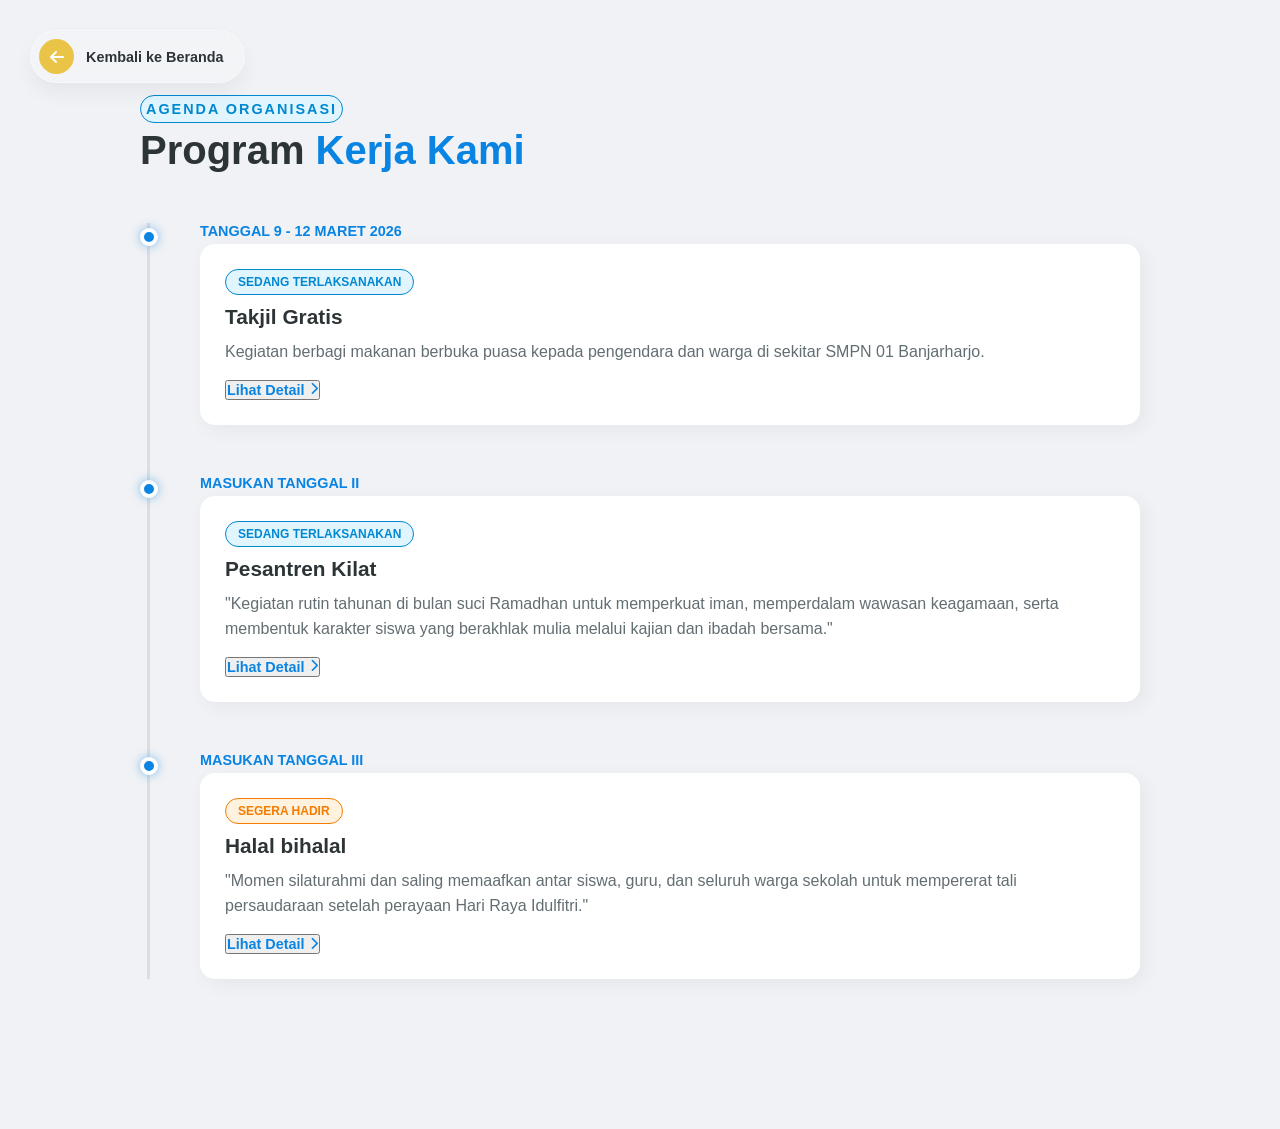
==== pages/programkerja.html @ be502a67 "Add files via upload" ====
<!DOCTYPE html>
<html lang="en">

<head>
    <meta charset="UTF-8">
    <meta name="viewport" content="width=device-width, initial-scale=1.0">
    <title>Program kerja osis Nesaba</title>
    <link rel="stylesheet" href="../css/style.css">
    <link rel="stylesheet" href="https://cdnjs.cloudflare.com/ajax/libs/font-awesome/6.0.0/css/all.min.css">
</head>

<body>

    <section class="proker" id="program">
        <div class="proker-container">
            <span class="sub-title">Agenda Organisasi</span>
            <h2 class="section-title">Program <span>Kerja Kami</span></h2>

            <div class="timeline">
                <div class="timeline-item">
                    <div class="timeline-dot"></div>
                    <div class="timeline-date">Tanggal 9 - 12 Maret 2026</div>
                    <div class="timeline-content">
                        <div class="status-badge status-ongoing">Sedang Terlaksanakan</div>
                        <h3>Takjil Gratis</h3>
                        <p>Kegiatan berbagi makanan berbuka puasa kepada pengendara dan warga di sekitar SMPN 01
                            Banjarharjo.</p>
                        <button class="view-detail" onclick="showDetail(
    'Takjil Gratis', 
    'Kegiatan berbagi makanan berbuka puasa kepada pengendara dan warga di sekitar SMPN 01 Banjarharjo.', 
    '9 - 11 Maret, Ramadhan 1447H', 
    '15:30 WIB - Selesai'
)">
                            Lihat Detail <i class="fas fa-chevron-right"></i>
                        </button>
                    </div>
                </div>

                <div class="timeline-item">
                    <div class="timeline-dot"></div>
                    <div class="timeline-date">Masukan tanggal II</div>
                    <div class="timeline-content">
                        <div class="status-badge status-ongoing">Sedang Terlaksanakan</div>
                        <h3>Pesantren Kilat</h3>
                        <p>"Kegiatan rutin tahunan di bulan suci Ramadhan untuk memperkuat iman, memperdalam wawasan
                            keagamaan, serta membentuk karakter siswa yang berakhlak mulia melalui kajian dan ibadah
                            bersama."</p>
                        <button class="view-detail" onclick="showDetail(
    'Pesantren kilat', 
    'Kegiatan rutin tahunan di bulan suci Ramadhan untuk memperkuat iman memperdalam wawasan keagamaan serta membentuk karakter siswa yang berakhlak mulia melalui kajian dan ibadah bersama.', 
    '9 - 12 Maret, Ramadhan 1447H', 
    '07:15 WIB - 12.00 WIB'
)">
                            Lihat Detail <i class="fas fa-chevron-right"></i>
                        </button>
                    </div>
                </div>

                <div class="timeline-item">
                    <div class="timeline-dot"></div>
                    <div class="timeline-date">Masukan tanggal III</div>
                    <div class="timeline-content">
                        <div class="status-badge status-upcoming">Segera Hadir</div>
                        <h3>Halal bihalal</h3>
                        <p>"Momen silaturahmi dan saling memaafkan antar siswa, guru, dan seluruh warga sekolah untuk
                            mempererat tali persaudaraan setelah perayaan Hari Raya Idulfitri."</p>
                        <button class="view-detail" onclick="showDetail(
    'Halal bihalal', 
    'Momen silaturahmi dan saling memaafkan antar siswa, guru, dan seluruh warga sekolah untuk mempererat tali persaudaraan setelah perayaan Hari Raya Idulfitri.', 
    'undifined', 
    'undifined - undefined'
)">
                            Lihat Detail <i class="fas fa-chevron-right"></i>
                        </button>
                    </div>
                </div>
                <a href="../index.html" class="btn-back-home">
                    <div class="icon-circle">
                        <i class="fas fa-arrow-left"></i>
                    </div>
                    <span>Kembali ke Beranda</span>
                </a>
            </div>
        </div>
    </section>

    <div id="prokerModal" class="modal">
        <div class="modal-content">
            <span class="close-modal">&times;</span>
            <div id="modal-data">
            </div>
        </div>
    </div>
    
    <script>
        const modal = document.getElementById("prokerModal");
        const closeModal = document.querySelector(".close-modal");

        // Fungsi untuk membuka modal dengan data tertentu
        function showDetail(title, desc, date, time) {
            const modalData = document.getElementById("modal-data");

            modalData.innerHTML = `
        <div class="modal-info">
            <span class="badge-status">Agenda Organisasi</span>
            <h2>${title}</h2>
            
            <div class="schedule-info">
                <p><i class="far fa-calendar-alt"></i> <strong>Tanggal:</strong> ${date}</p>
                <p><i class="far fa-clock"></i> <strong>Waktu:</strong> ${time}</p>
            </div>
            
            <hr style="border: 0; border-top: 1px solid #eee; margin: 20px 0;">
            
            <div class="description-box">
                <p>${desc}</p>
            </div>
            
            <button class="btn-submit" onclick="closeProkerModal()" style="margin-top: 20px;">Tutup</button>
        </div>
    `;

            document.getElementById("prokerModal").style.display = "block";
        }

        function closeProkerModal() {
            modal.style.display = "none";
        }

        // Tutup modal jika klik di luar kotak putih
        window.onclick = function (event) {
            if (event.target == modal) {
                closeProkerModal();
            }
        }

        closeModal.onclick = closeProkerModal;
    </script>

</body>

</html>
---- css/style.css ----
/* Reset Dasar */
* {
    margin: 0;
    padding: 0;
    box-sizing: border-box;
    font-family: 'Segoe UI', Tahoma, Geneva, Verdana, sans-serif;
}

html {
    scroll-behavior: smooth;
}

@media screen and (max-width: 600px) {
    section {
        padding-bottom: 10px;
    }
}

/* State awal: elemen tidak terlihat dan agak ke bawah */
.reveal {
    position: relative;
    transform: translateY(50px);
    opacity: 0;
    transition: all 0.8s ease;
}

/* State saat elemen aktif (terlihat di layar) */
.reveal.active {
    transform: translateY(0);
    opacity: 1;
}

body {
    background: #f0f2f5; /* Background ringan agar navbar menonjol */
}

/* Navbar Style */
.navbar {
    position: fixed;
    top: 0;
    width: 100%;
    height: 80px;
    background: rgba(255, 255, 255, 0.8); /* Efek Transparan */
    backdrop-filter: blur(10px); /* Glassmorphism */
    border-bottom: 1px solid rgba(255, 255, 255, 0.3);
    z-index: 1000;
    display: flex;
    align-items: center;
}

.nav-container {
    display: flex;
    justify-content: space-between;
    align-items: center;
    width: 90%;
    max-width: 1200px;
    margin: 0 auto;
}

.nav-logo {
    font-size: 1.5rem;
    font-weight: 800;
    color: #2d3436;
    text-decoration: none;
    letter-spacing: 1px;
}

.nav-logo span {
    color: #eac447; /* Warna aksen biru profesional */
}

/* Menu Desktop */
.nav-menu {
    display: flex;
    list-style: none;
    align-items: center;
}

.nav-link {
    text-decoration: none;
    color: #636e72;
    font-weight: 500;
    margin: 0 1.5rem;
    transition: 0.3s;
}

.nav-link:hover {
    color: #0984e3;
}

/* Tombol CTA (Call to Action) */
.nav-cta {
    text-decoration: none;
    background: #0984e3;
    color: white;
    padding: 10px 20px;
    border-radius: 8px;
    font-weight: 600;
    transition: 0.3s;
    margin-left: 1rem;
}

.nav-cta:hover {
    background: #074b81;
    box-shadow: 0 4px 15px rgba(9, 132, 227, 0.3);
}

/* Hamburger Menu (Mobile) */
.nav-hamburger {
    display: none;
    font-size: 1.5rem;
    cursor: pointer;
    color: #2d3436;
}

/* Hero Section */
.hero {
    padding-top: 100px; /* Jarak agar tidak tertutup navbar */
    min-height: 100vh;
    display: flex;
    align-items: center;
    background: linear-gradient(135deg, #f0f2f5 0%, #e0e7ff 100%);
    overflow: hidden;
}

.hero-container {
    width: 90%;
    max-width: 1200px;
    margin: 0 auto;
    display: grid;
    grid-template-columns: 1fr 1fr;
    gap: 40px;
    align-items: center;
}

.hero-title {
    font-size: 3.5rem;
    color: #2d3436;
    line-height: 1.2;
    margin-bottom: 20px;
}

.hero-title span {
    color: #0984e3;
}

.hero-description {
    font-size: 1.1rem;
    color: #636e72;
    margin-bottom: 30px;
    line-height: 1.6;
}

/* Tombol Hero */
.hero-btns {
    display: flex;
    gap: 15px;
}

.btn-primary, .btn-secondary {
    padding: 12px 25px;
    border-radius: 8px;
    text-decoration: none;
    font-weight: 600;
    transition: 0.3s;
}

.btn-primary {
    background: #eac447;
    color: white;
}

.btn-primary:hover {
    background: hsl(38, 78%, 60%);
    box-shadow: 0 5px 15px rgba(9, 132, 227, 0.4);
}

.btn-secondary {
    border: 2px solid #0984e3;
    color: #0984e3;
}

.btn-secondary:hover {
    background: rgba(9, 132, 227, 0.1);
}

/* Styling Foto Landscape */
.hero-img {
    width: 100%;
    height: auto;
    display: block;
    object-fit: cover; /* Agar foto tetap proporsional */
    transition: transform 0.5s ease;
}

.hero-image-container:hover .hero-img {
    transform: scale(1.05); /* Efek zoom saat kursor di atas foto */
}

/* Slider Logic */
.hero-image-container {
    position: relative;
    border-radius: 20px;
    overflow: hidden;
    box-shadow: 0 20px 40px rgba(0,0,0,0.15);
    height: 350px; /* Sesuaikan tinggi landscape yang kamu mau */
}

.slider {
    width: 100%;
    height: 100%;
}

.slide {
    display: none; /* Sembunyikan semua slide secara default */
    height: 100%;
    width: 100%;
    animation: fade 0.8s ease-in-out;
}

.slide.active {
    display: block;
}

.slide img {
    width: 100%;
    height: 100%;
    object-fit: cover;
}

/* Caption melayang di bawah foto */
.slide-caption {
    position: absolute;
    bottom: 0;
    width: 100%;
    background: rgba(0, 0, 0, 0.5);
    color: white;
    padding: 10px;
    text-align: center;
    font-size: 0.9rem;
    backdrop-filter: blur(5px);
}

/* Tombol Navigasi */
.prev-btn, .next-btn {
    position: absolute;
    top: 50%;
    transform: translateY(-50%);
    background: rgba(255, 255, 255, 0.3);
    backdrop-filter: blur(5px);
    color: white;
    border: none;
    padding: 15px 10px;
    cursor: pointer;
    font-size: 20px;
    border-radius: 5px;
    transition: 0.3s;
    z-index: 10;
}

.prev-btn:hover, .next-btn:hover {
    background: #0984e3;
}

.prev-btn { left: 10px; }
.next-btn { right: 10px; }

/* Indikator Titik (Dots) */
.dots-container {
    position: absolute;
    bottom: 45px;
    width: 100%;
    display: flex;
    justify-content: center;
    gap: 8px;
}

.dot {
    width: 10px;
    height: 10px;
    background: rgba(255, 255, 255, 0.5);
    border-radius: 50%;
    cursor: pointer;
}

.dot.active { background: #0984e3; width: 25px; border-radius: 10px; transition: 0.3s; }

/* Animasi Perpindahan */
@keyframes fade {
    from { opacity: 0.4; }
    to { opacity: 1; }
}

/* Container Utama Slider */
.hero-image-container {
    position: relative;
    border-radius: 20px;
    overflow: hidden;
    box-shadow: 0 20px 40px rgba(0,0,0,0.15);
    /* Tinggi untuk Desktop */
    height: 400px; 
    width: 100%;
}

.slide img {
    width: 100%;
    height: 100%;
    /* KUNCI AGAR TIDAK GEPENG */
    object-fit: cover; 
    object-position: center; /* Fokus ke tengah foto */
}

/* Penyesuaian untuk Tablet & HP */
@media screen and (max-width: 992px) {
    .hero-image-container {
        /* Tinggi dikurangi sedikit agar pas di layar tablet */
        height: 350px; 
        margin-top: 20px;
    }
}

@media screen and (max-width: 600px) {
    .hero-image-container {
        /* Tinggi untuk HP agar tetap terlihat Landscape yang proporsional */
        height: 220px; 
        border-radius: 12px; /* Sudut lebih kecil agar rapi di layar kecil */
    }

    /* Memperkecil tombol navigasi di HP agar tidak menutupi foto */
    .prev-btn, .next-btn {
        padding: 10px 8px;
        font-size: 16px;
    }

    .slide-caption {
        font-size: 0.75rem;
        padding: 5px;
    }

    .dots-container {
        bottom: 30px; /* Menyesuaikan posisi titik di HP */
    }
}

/* Responsive Hero */
@media screen and (max-width: 992px) {
    .hero-container {
        grid-template-columns: 1fr;
        text-align: center;
        padding-top: 40px;
    }

    .hero-title {
        font-size: 2.5rem;
    }

    .hero-btns {
        justify-content: center;
        margin-bottom: 40px;
    }

    .hero-image-container {
        max-width: 600px;
        margin-bottom:100px ;
    }
}

/* Responsive Mobile & Tablet - Compact Version */
@media screen and (max-width: 992px) {
    .nav-hamburger {
        display: block;
        padding: 10px;
        z-index: 1002;
    }

    /* Menu Box yang melayang (Floating Card) */
    .nav-menu {
        position: absolute;
        top: 90px; /* Jarak dari navbar */
        right: -100%; /* Sembunyi di kanan */
        width: 250px; /* Lebar menu tidak penuh layar */
        height: auto;
        background: rgba(255, 255, 255, 0.95);
        backdrop-filter: blur(15px);
        border-radius: 15px; /* Sisi membulat agar modern */
        box-shadow: -5px 10px 30px rgba(0, 0, 0, 0.1);
        border: 1px solid rgba(255, 255, 255, 0.5);
        display: flex;
        flex-direction: column;
        padding: 20px 10px;
        transition: 0.4s cubic-bezier(0.68, -0.55, 0.27, 1.55); /* Animasi memantul halus */
        z-index: 1001;
    }

    /* Posisi saat menu muncul */
    .nav-menu.active {
        right: 5%; /* Muncul dengan jarak dari pinggir layar */
    }

    .nav-menu li {
        width: 100%;
        margin: 10px 0;
    }

    .nav-link {
        display: block;
        padding: 10px 20px;
        font-size: 1rem;
        color: #2d3436;
        text-align: left;
    }

    .nav-link:hover {
        background: rgba(9, 132, 227, 0.1);
        border-radius: 8px;
        color: #0984e3;
    }

    .nav-cta {
        margin: 10px 20px;
        display: inline-block;
        text-align: center;
    }
}

/* Stats Section */
.stats {
    padding: 20px 0;
    margin-top: -50px; /* Membuat efek melayang menimpa bagian Hero */
    position: relative;
    z-index: 20;
}

.stats-container {
    width: 90%;
    max-width: 1100px;
    margin: 0 auto;
    background: rgba(255, 255, 255, 0.9);
    backdrop-filter: blur(15px);
    display: grid;
    grid-template-columns: repeat(4, 1fr); /* 4 kolom di desktop */
    padding: 40px 20px;
    border-radius: 20px;
    box-shadow: 0 15px 35px rgba(0, 0, 0, 0.1);
    border: 1px solid rgba(255, 255, 255, 0.3);
}

.stat-item {
    text-align: center;
    border-right: 1px solid #eee;
}

.stat-item:last-child {
    border-right: none;
}

.stat-icon {
    font-size: 2rem;
    color: #0984e3;
    margin-bottom: 10px;
}

.stat-number {
    font-size: 2.5rem;
    font-weight: 800;
    color: #2d3436;
    margin-bottom: 5px;
}

.stat-label {
    color: #636e72;
    font-weight: 500;
    text-transform: uppercase;
    font-size: 0.8rem;
    letter-spacing: 1px;
}

/* Responsive Stats */
@media screen and (max-width: 992px) {
    .stats {
        padding-top: 40px;
    }

    .stats-container {
        grid-template-columns: repeat(2, 1fr); /* 2 kolom di tablet */
        gap: 30px;
        margin-top: -30px;
    }
    
    .stat-item:nth-child(2) {
        border-right: none;
    }
}

@media screen and (max-width: 600px) {
    .stats-container {
        padding: 30px 10px;
    }
    
    .stat-number {
        font-size: 1.8rem;
    }
    
    .stat-label {
        font-size: 0.7rem;
    }
}

/* About Section */
.about {
    padding: 100px 0;
    background: #ffffff;
}

.about-container {
    width: 90%;
    max-width: 1200px;
    margin: 0 auto;
    display: grid;
    grid-template-columns: 1fr 1fr;
    gap: 60px;
    align-items: center;
}

/* Bagian Gambar */
.image-wrapper {
    position: relative;
    padding: 15px;
}

.image-wrapper img {
    width: 100%;
    border-radius: 25px;
    box-shadow: 20px 20px 0px #0984e3; /* Aksen kotak di belakang foto */
}

.experience-badge {
    position: absolute;
    bottom: -20px;
    right: -10px;
    background: #2d3436;
    color: white;
    padding: 20px;
    border-radius: 15px;
    text-align: center;
    box-shadow: 0 10px 20px rgba(0,0,0,0.2);
}

.experience-badge span { font-size: 0.8rem; display: block; }
.experience-badge p { font-size: 1.5rem; font-weight: 800; }

/* Bagian Konten */
.sub-title {
    font-weight: 700;
    text-transform: uppercase;
    letter-spacing: 2px;
    font-size: 0.9rem;
    padding: 5px;
    border-radius: 22px;
    background: #e1f5fe;
    color: #0288d1;
    border: 0.1px solid #0288d1;
}

.section-title {
    font-size: 2.5rem;
    color: #2d3436;
    margin: 10px 0 20px;
}

.section-title span { color: #0984e3; }

.about-text {
    color: #636e72;
    line-height: 1.8;
    margin-bottom: 20px;
}

.about-features {
    margin-bottom: 30px;
}

.feature-item {
    display: flex;
    align-items: center;
    gap: 10px;
    margin-bottom: 10px;
    font-weight: 600;
    color: #2d3436;
}

.feature-item i { color: #00b894; }

/* Responsive About */
@media screen and (max-width: 992px) {
    .about-container {
        grid-template-columns: 1fr;
        gap: 40px;
    }
    
    .about-image {
        order: 2; /* Foto pindah ke bawah teks di HP */
    }

    .image-wrapper img {
        box-shadow: 10px 10px 0px #0984e3;
    }
}

/* Visi Misi Section */
.visi-misi {
    padding: 60px 1px;
    background: #f8f9fa; /* Background sedikit abu-abu muda agar beda dengan 'About' */
}

.vm-container {
    width: 90%;
    max-width: 1200px;
    margin: 0 auto;
    display: grid;
    grid-template-columns: 1fr 1.5fr; /* Visi lebih kecil, Misi lebih lebar */
    gap: 80px;
}

/* Visi Styling */
.visi-content {
    background: white;
    padding: 40px;
    border-left: 5px solid #0984e3;
    border-radius: 0 15px 15px 0;
    box-shadow: 0 10px 30px rgba(0,0,0,0.05);
    font-style: italic;
    font-size: 1.2rem;
    color: #2d3436;
    line-height: 1.6;
}

/* Misi Styling */
.misi-list {
    list-style: none;
    margin-top: 20px;
}

.misi-list li {
    display: flex;
    align-items: flex-start;
    gap: 20px;
    margin-bottom: 30px;
    padding-bottom: 20px;
    border-bottom: 1px solid #e0e0e0;
}

.misi-list li:last-child {
    border-bottom: none;
}

.misi-number {
    background: #eac447;
    color: white;
    min-width: 45px;
    height: 45px;
    display: flex;
    align-items: center;
    justify-content: center;
    border-radius: 50%;
    font-weight: 800;
    font-size: 0.9rem;
    box-shadow: 0 5px 15px rgba(9, 132, 227, 0.3);
}

.misi-list p {
    color: #636e72;
    line-height: 1.6;
    font-size: 1.05rem;
}

/* Responsive Visi Misi */
@media screen and (max-width: 992px) {
    .vm-container {
        grid-template-columns: 1fr;
        gap: 50px;
    }
    
    .visi-content {
        font-size: 1.1rem;
    }
}

/* Organisasi Section */
.org-structure {
    padding: 100px 0;
    background: #ffffff;
    text-align: center;
}

.tree-wrapper {
    margin-top: 50px;
    display: flex;
    flex-direction: column;
    align-items: center;
    position: relative;
}

/* Member Styling - Bukan Card, tapi Minimalist Row */
.member-info {
    display: flex;
    align-items: center;
    gap: 15px;
    padding: 15px 25px;
    background: #f8f9fa;
    border-radius: 50px; /* Membuat bentuk kapsul */
    border: 1px solid #e0e0e0;
    margin: 10px;
    transition: 0.3s;
}

.member-info:hover {
    border-color: #0984e3;
    background: #fff;
    box-shadow: 0 10px 20px rgba(9, 132, 227, 0.1);
}

.member-img {
    width: 50px;
    height: 50px;
    border-radius: 50%;
    overflow: hidden;
    border: 2px solid #0984e3;
}

.member-img img {
    width: 100%;
    height: 100%;
    object-fit: cover;
}

.member-text h3 {
    font-size: 1rem;
    color: #2d3436;
    margin: 0;
}

.member-text p {
    font-size: 0.8rem;
    color: #0984e3;
    font-weight: 600;
    text-transform: uppercase;
}

/* Garis Hirarki */
.tree-line {
    width: 2px;
    height: 40px;
    background: #dcdde1;
}

.tree-level {
    display: flex;
    justify-content: center;
    flex-wrap: wrap;
    width: 100%;
}

/* Sekbid Styling */
.tree-label-divider {
    margin: 40px 0 20px;
    font-weight: 700;
    color: #b2bec3;
    text-transform: uppercase;
    font-size: 0.8rem;
    letter-spacing: 2px;
}

.level-3 {
    display: grid;
    grid-template-columns: repeat(4, 1fr);
    gap: 20px;
    max-width: 900px;
}

.dept-item {
    padding: 20px;
    background: #f1f2f6;
    border-radius: 15px;
    display: flex;
    flex-direction: column;
    align-items: center;
    gap: 10px;
}

.dept-item i {
    font-size: 1.5rem;
    color: #0984e3;
}

.dept-item span {
    font-weight: 700;
    color: #2d3436;
}

.dept-item small {
    color: #636e72;
}

/* Responsive */
@media screen and (max-width: 768px) {
    .level-3 {
        grid-template-columns: repeat(2, 1fr);
    }
    
    .level-2 {
        flex-direction: column;
        align-items: center;
    }

    .org-structure {
        padding: 70px 15px;
    }
}

/* Gaya untuk area Pelajari Selengkapnya */
.more-info-area {
    margin-top: 50px;
    padding: 30px;
    border-top: 1px dashed #dcdde1; /* Garis putus-putus halus */
    width: 100%;
    max-width: 600px;
}

.more-info-area p {
    color: #636e72;
    font-size: 0.95rem;
    margin-bottom: 15px;
}

.learn-more-link {
    text-decoration: none;
    color: #0984e3; /* Biru profesional sesuai identitas OSIS Nesaba */
    font-weight: 700;
    font-size: 1.1rem;
    display: inline-flex;
    align-items: center;
    gap: 10px;
    transition: 0.3s ease;
    position: relative;
}

/* Animasi garis bawah saat di-hover */
.learn-more-link::after {
    content: '';
    position: absolute;
    width: 0;
    height: 2px;
    bottom: -2px;
    left: 0;
    background-color: #0984e3;
    transition: width 0.3s ease;
}

.learn-more-link:hover {
    color: #074b81;
    gap: 15px; /* Efek ikon panah bergeser */
}

.learn-more-link:hover::after {
    width: 100%;
}

.learn-more-link i {
    font-size: 0.9rem;
}

/* Program Kerja Section */
.proker {
    padding: 100px 0;
    background: #f0f2f5;
}

.proker-container {
    width: 90%;
    max-width: 1000px;
    margin: 0 auto;
}

.timeline {
    position: relative;
    margin-top: 50px;
    padding-left: 30px;
}

/* Garis Vertikal Tengah */
.timeline::before {
    content: '';
    position: absolute;
    left: 7px;
    top: 0;
    width: 3px;
    height: 100%;
    background: #dcdde1;
}

.timeline-item {
    position: relative;
    margin-bottom: 50px;
    padding-left: 30px;
}

/* Titik Indikator */
.timeline-dot {
    position: absolute;
    left: -30px;
    top: 5px;
    width: 18px;
    height: 18px;
    background: #0984e3;
    border: 4px solid #fff;
    border-radius: 50%;
    box-shadow: 0 0 10px rgba(9, 132, 227, 0.5);
    z-index: 2;
}

.timeline-date {
    font-weight: 700;
    color: #0984e3;
    font-size: 0.9rem;
    text-transform: uppercase;
    margin-bottom: 5px;
}

.timeline-content {
    background: #fff;
    padding: 25px;
    border-radius: 15px;
    box-shadow: 5px 5px 20px rgba(0,0,0,0.05);
    transition: 0.3s;
}

.timeline-content:hover {
    transform: translateX(10px);
    border-left: 5px solid #0984e3;
}

.timeline-content h3 {
    color: #2d3436;
    margin-bottom: 10px;
    font-size: 1.3rem;
}

.timeline-content p {
    color: #636e72;
    line-height: 1.6;
}

/* Responsive Timeline */
@media screen and (max-width: 600px) {
    .timeline {
        padding: 1px;
        padding-right: 1px;
    }
    
    .timeline-content {
        padding: 15px;
        border-left: 5px solid #0984e3;
    }
}

.timeline-content {
    background: #fff;
    padding: 25px;
    border-radius: 15px;
    box-shadow: 5px 5px 20px rgba(0,0,0,0.05);
    transition: transform 0.3s ease, border-left 0.3s ease; /* Transisi halus */
}

.timeline-content:hover {
    transform: translateX(10px); /* Efek bergeser sedikit ke kanan */
    border-left: 5px solid #0984e3; /* Muncul garis biru profesional */
}

/* Status Badge Styling */
.status-badge {
    display: inline-block;
    padding: 5px 12px;
    border-radius: 20px;
    font-size: 0.75rem;
    font-weight: 700;
    text-transform: uppercase;
    margin-bottom: 10px;
}

/* Warna untuk Sedang Terlaksanakan (Hijau) */
.status-ongoing {
    background: #e1f5fe;
    color: #0288d1;
    border: 1px solid #0288d1;
}

/* Warna untuk Segera Hadir (Kuning/Oren) */
.status-upcoming {
    background: #fff3e0;
    color: #f57c00;
    border: 1px solid #f57c00;
}

/* Link Lihat Detail */
.view-detail {
    display: inline-flex;
    align-items: center;
    gap: 5px;
    margin-top: 15px;
    color: #0984e3;
    text-decoration: none;
    font-weight: 600;
    font-size: 0.9rem;
    transition: 0.3s;
}

.view-detail:hover {
    color: #2d3436;
    gap: 10px; /* Efek panah bergeser sedikit */
}

.view-detail i {
    font-size: 0.8rem;
}

/* Gallery Section */
.gallery {
    padding: 100px 0;
    background: #ffffff;
}

.gallery-container {
    width: 90%;
    max-width: 1200px;
    margin: 0 auto;
    text-align: center;
}

/* Masonry Gallery */
.masonry-wrapper {
    column-count: 3; /* Jumlah kolom di laptop/desktop */
    column-gap: 20px;
    margin-top: 50px;
}

.masonry-item {
    display: inline-block; /* Penting agar item tidak terpotong antar kolom */
    width: 100%;
    margin-bottom: 20px;
    position: relative;
    border-radius: 15px;
    overflow: hidden;
    transition: 0.3s;
}

.masonry-item img {
    width: 100%;
    display: block;
    height: auto; /* Mempertahankan rasio asli foto */
    transition: 0.5s ease;
}

/* Keterangan Foto Pas di Hover */
.photo-info {
    position: absolute;
    bottom: 0;
    left: 0;
    width: 100%;
    padding: 15px;
    background: linear-gradient(transparent, rgba(0,0,0,0.7));
    color: white;
    font-size: 0.9rem;
    font-weight: 600;
    opacity: 0;
    transition: 0.3s;
}

.masonry-item:hover .photo-info {
    opacity: 1;
}

.masonry-item:hover img {
    transform: scale(1.05);
}

/* RESPONSIVE: Mengatur Jumlah Kolom Berdasarkan Device */

/* Tablet */
@media screen and (max-width: 992px) {
    .masonry-wrapper {
        column-count: 2;
    }
}

/* HP */
@media screen and (max-width: 600px) {
    .masonry-wrapper {
        column-count: 1; /* Di HP jadi satu baris panjang kebawah dengan rasio asli */
    }
}

/* Styling Tombol Kembali */
.btn-back-home {
    position: fixed; /* Agar tetap di posisi saat di-scroll */
    top: 30px;
    left: 30px;
    display: flex;
    align-items: center;
    gap: 12px;
    text-decoration: none;
    color: #2d3436;
    font-weight: 600;
    z-index: 1000;
    transition: all 0.3s ease;
    background: rgba(255, 255, 255, 0.2); /* Efek Transparan */
    backdrop-filter: blur(10px);
    padding: 8px 20px 8px 8px;
    border-radius: 50px;
    border: 1px solid rgba(255, 255, 255, 0.3);
    box-shadow: 0 10px 20px rgba(0,0,0,0.05);
}

.icon-circle {
    width: 35px;
    height: 35px;
    background: #eac447; /* Warna Biru Utama Nesaba */
    color: white;
    display: flex;
    align-items: center;
    justify-content: center;
    border-radius: 50%;
    transition: 0.3s;
}

.btn-back-home span {
    font-size: 0.9rem;
}

/* Efek Hover */
.btn-back-home:hover {
    background: white;
    transform: translateX(5px); /* Geser dikit pas di-hover */
    box-shadow: 0 15px 30px rgba(0,0,0,0.1);
}

.btn-back-home:hover .icon-circle {
    background: #ffe083; /* Warna biru lebih muda saat hover */
}

/* Responsif untuk HP */
@media screen and (max-width: 600px) {
    .btn-back-home {
        top: 15px;
        left: 15px;
        padding: 5px 15px 5px 5px;
    }
    .btn-back-home span {
        display: none; /* Di HP hanya tampil ikon biar nggak menuhin layar */
    }
}

/* FAQ Section */
.faq {
    padding: 80px 0;
    background: #f9f9f9;
}

.faq-container {
    width: 90%;
    max-width: 800px; /* FAQ lebih bagus kalau agak ramping ke tengah */
    margin: 0 auto;
}

.faq-wrapper {
    margin-top: 40px;
}

.faq-item {
    background: rgba(255, 255, 255, 0.7);
    backdrop-filter: blur(10px);
    margin-bottom: 15px;
    border-radius: 15px;
    border: 1px solid rgba(255, 255, 255, 0.3);
    overflow: hidden;
    transition: 0.3s;
}

.faq-question {
    padding: 20px 25px;
    display: flex;
    justify-content: space-between;
    align-items: center;
    cursor: pointer;
    transition: 0.3s;
}

.faq-question h3 {
    font-size: 1rem;
    color: #2d3436;
    margin: 0;
}

.faq-question i {
    transition: transform 0.4s ease;
    color: #0984e3;
}

.faq-answer {
    max-height: 0; /* Sembunyi secara default */
    overflow: hidden;
    transition: max-height 0.4s ease, padding 0.4s ease;
    background: rgba(9, 132, 227, 0.05);
}

.faq-answer p {
    padding: 0 25px 20px 25px;
    margin: 0;
    color: #636e72;
    line-height: 1.6;
}

/* State Saat FAQ Dibuka (Aktif) */
.faq-item.active {
    border-left: 5px solid #eac447;
    background: white;
}

.faq-item.active .faq-answer {
    max-height: 200px; /* Biar slide down */
}

.faq-item.active .faq-question i {
    transform: rotate(45deg); /* Plus jadi silang */
    color: #d63031;
}

/* Aspiration Section */
.aspiration {
    padding: 100px 0;
    background: #ffffff;
}

.aspiration-container {
    width: 90%;
    max-width: 1100px;
    margin: 0 auto;
    display: grid;
    grid-template-columns: 1fr 1fr;
    gap: 50px;
    align-items: center;
}

/* Info Side */
.aspiration-info p {
    color: #636e72;
    margin: 20px 0 30px;
    line-height: 1.8;
}

.contact-meta .meta-item {
    display: flex;
    align-items: center;
    gap: 15px;
    margin-bottom: 20px;
    color: #2d3436;
    font-weight: 500;
}

.contact-meta i {
    color: #0984e3;
    font-size: 1.2rem;
}

/* Form Side */
.aspiration-form {
    background: rgba(255, 255, 255, 0.8);
    backdrop-filter: blur(15px);
    padding: 40px;
    border-radius: 30px;
    box-shadow: 0 20px 50px rgba(0,0,0,0.05);
    border: 1px solid rgba(255,255,255,0.5);
}

.input-group {
    display: grid;
    grid-template-columns: 1fr 1fr;
    gap: 15px;
}

.aspiration-form input, 
.aspiration-form textarea {
    width: 100%;
    padding: 15px 20px;
    margin-bottom: 20px;
    border: 1px solid #dfe6e9;
    border-radius: 12px;
    background: #fdfdfd;
    font-size: 0.95rem;
    transition: 0.3s;
}

.aspiration-form input:focus, 
.aspiration-form textarea:focus {
    outline: none;
    border-color: #0984e3;
    box-shadow: 0 0 10px rgba(9, 132, 227, 0.1);
}

.btn-submit {
    width: 100%;
    padding: 15px;
    background: #0984e3;
    color: white;
    border: none;
    border-radius: 12px;
    font-weight: 700;
    cursor: pointer;
    display: flex;
    justify-content: center;
    align-items: center;
    gap: 10px;
    transition: 0.3s;
}

.btn-submit:hover {
    background: #074b81;
    transform: translateY(-3px);
}

/* Responsive */
@media screen and (max-width: 900px) {
    .aspiration-container {
        grid-template-columns: 1fr;
    }
    .aspiration-info {
        text-align: center;
    }
    .contact-meta .meta-item {
        justify-content: center;
    }
}

@media screen and (max-width: 500px) {
    .input-group {
        grid-template-columns: 1fr;
    }
}

/* Footer Styling */
.footer {
    background: #2d3436; /* Warna gelap profesional */
    color: #dfe6e9;
    padding: 80px 0 20px;
    margin-top: 50px;
}

.footer-container {
    width: 90%;
    max-width: 1200px;
    margin: 0 auto;
    display: grid;
    grid-template-columns: 2fr 1fr 1.5fr;
    gap: 50px;
}

/* Kolom Branding */
.footer-logo {
    font-size: 1.8rem;
    color: white;
    margin-bottom: 20px;
}

.footer-logo span {
    color: #0984e3; /* Aksen biru */
}

.footer-brand p {
    line-height: 1.8;
    margin-bottom: 25px;
    font-size: 0.95rem;
}

.footer-social {
    display: flex;
    gap: 15px;
}

.social-icon {
    width: 40px;
    height: 40px;
    background: rgba(255,255,255,0.1);
    display: flex;
    align-items: center;
    justify-content: center;
    border-radius: 10px;
    color: white;
    text-decoration: none;
    transition: 0.3s;
}

.social-icon:hover {
    background: #0984e3;
    transform: translateY(-5px);
}

/* Kolom Link */
.footer-links h3, .footer-contact h3 {
    color: white;
    margin-bottom: 25px;
    font-size: 1.2rem;
    position: relative;
}

.footer-links ul {
    list-style: none;
}

.footer-links ul li {
    margin-bottom: 12px;
}

.footer-links ul li a {
    color: #dfe6e9;
    text-decoration: none;
    transition: 0.3s;
}

.footer-links ul li a:hover {
    color: #0984e3;
    padding-left: 10px;
}

/* Kolom Kontak */
.footer-contact p {
    margin-bottom: 15px;
    display: flex;
    gap: 10px;
    font-size: 0.95rem;
}

.footer-contact i {
    color: #0984e3;
}

/* Footer Bottom */
.footer-bottom {
    margin-top: 60px;
    padding-top: 20px;
    border-top: 1px solid rgba(255,255,255,0.1);
    text-align: center;
    font-size: 0.85rem;
}

.footer-bottom span {
    font-weight: 700;
    color: #0984e3;
}

/* Responsive Footer */
@media screen and (max-width: 900px) {
    .footer-container {
        grid-template-columns: 1fr 1fr;
    }
}

@media screen and (max-width: 600px) {
    .footer-container {
        grid-template-columns: 1fr;
        text-align: center;
    }
    .footer-social {
        justify-content: center;
    }
    .footer-contact p {
        justify-content: center;
    }
}

.tab-navigation {
    display: flex;
    justify-content: center;
    gap: 10px;
    flex-wrap: wrap;
    margin-bottom: 40px;
}

/* Styling Modal */
.modal {
    display: none; 
    position: fixed;
    z-index: 9999;
    left: 0; top: 0;
    width: 100%; height: 100%;
    background-color: rgba(0, 0, 0, 0.5);
    backdrop-filter: blur(8px); /* Efek blur latar belakang */
    animation: fadeIn 0.3s ease;
}

.modal-content {
    background: white;
    margin: 10% auto;
    padding: 40px;
    border-radius: 30px;
    width: 90%;
    max-width: 550px;
    position: relative;
    box-shadow: 0 25px 50px rgba(0,0,0,0.2);
    transform: translateY(-20px);
    transition: 0.3s;
}

.close-modal {
    position: absolute;
    right: 25px; top: 20px;
    font-size: 30px;
    font-weight: bold;
    color: #636e72;
    cursor: pointer;
    transition: 0.3s;
}

.close-modal:hover { color: #d63031; }

/* Konten di dalam Modal */
.modal-info h2 { color: #0984e3; margin-bottom: 15px; }
.modal-info p { line-height: 1.6; color: #2d3436; margin-bottom: 20px; }
.badge-status {
    display: inline-block;
    padding: 5px 15px;
    background: #e1f5fe;
    color: #01579b;
    border-radius: 50px;
    font-size: 0.8rem;
    font-weight: 700;
    margin-bottom: 15px;
}

.schedule-info {
    background: #f1f7ff;
    padding: 15px;
    border-radius: 12px;
    margin-top: 15px;
}

.schedule-info p {
    margin-bottom: 5px !important;
    font-size: 0.95rem;
    color: #0984e3 !important;
}

.schedule-info i {
    margin-right: 10px;
    width: 20px;
}

.description-box {
    color: #636e72;
    line-height: 1.7;
}
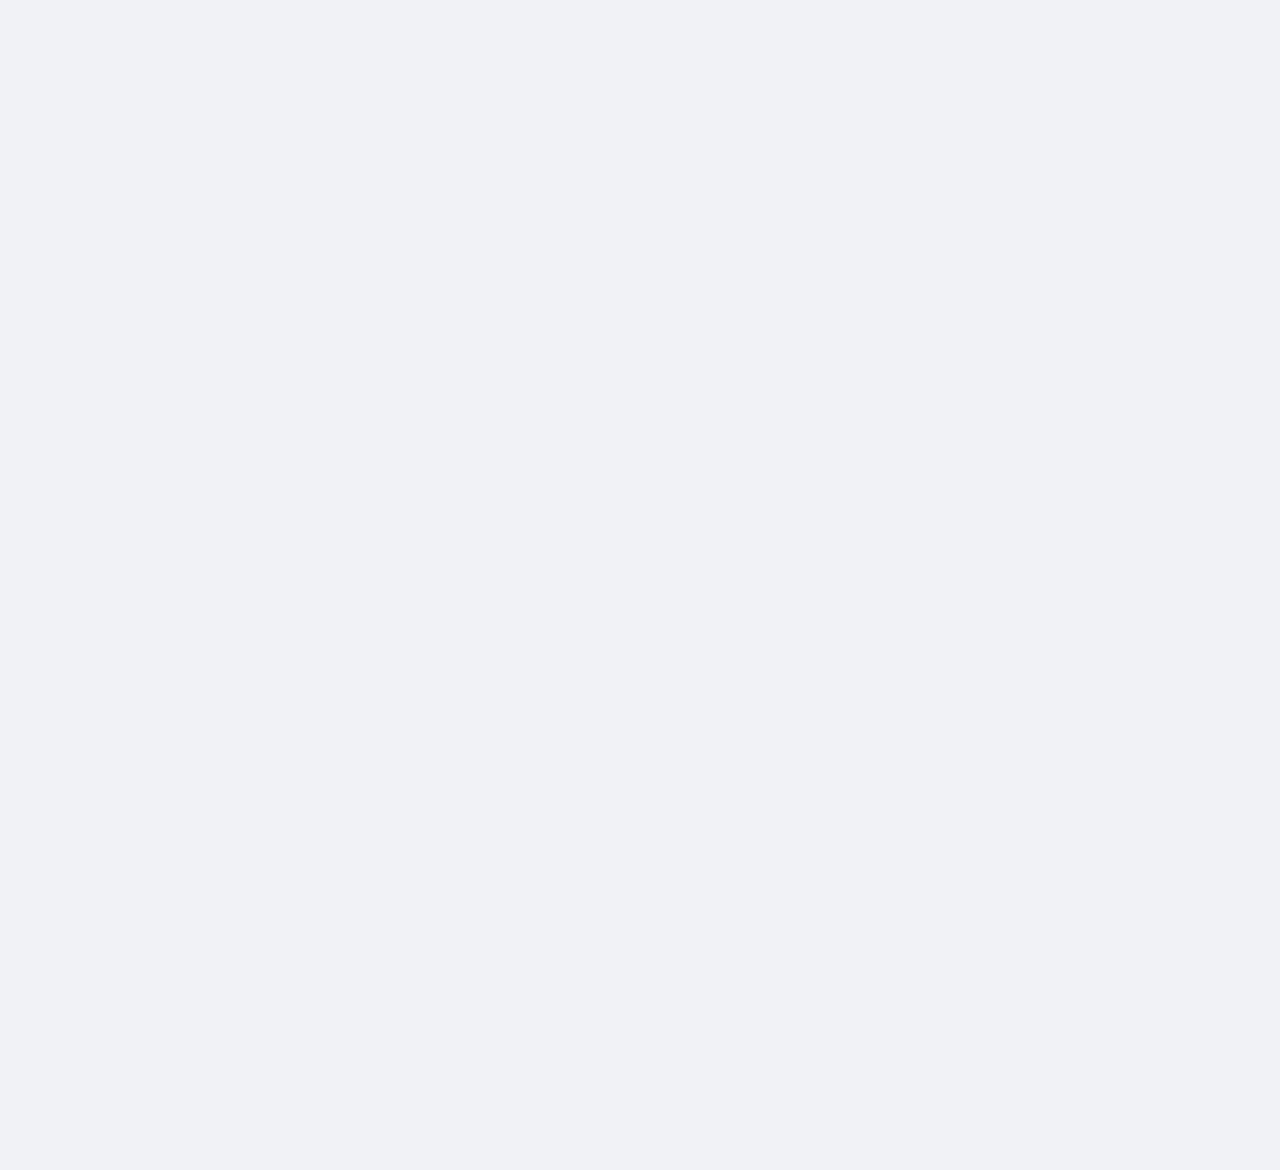
==== commit 3b9bcddc: "Update programkerja.html" ====
--- a/pages/programkerja.html
+++ b/pages/programkerja.html
@@ -11,7 +11,7 @@
 
 <body>
 
-    <section class="proker" id="program">
+    <section class="proker reveal" id="program">
         <div class="proker-container">
             <span class="sub-title">Agenda Organisasi</span>
             <h2 class="section-title">Program <span>Kerja Kami</span></h2>
@@ -139,4 +139,5 @@
 
 </body>
 
-</html>+
+</html>
--- a/css/style.css
+++ b/css/style.css
@@ -1013,6 +1013,7 @@
     font-weight: 600;
     font-size: 0.9rem;
     transition: 0.3s;
+    border: none;
 }
 
 .view-detail:hover {
@@ -1557,4 +1558,4 @@
 .description-box {
     color: #636e72;
     line-height: 1.7;
-}+}
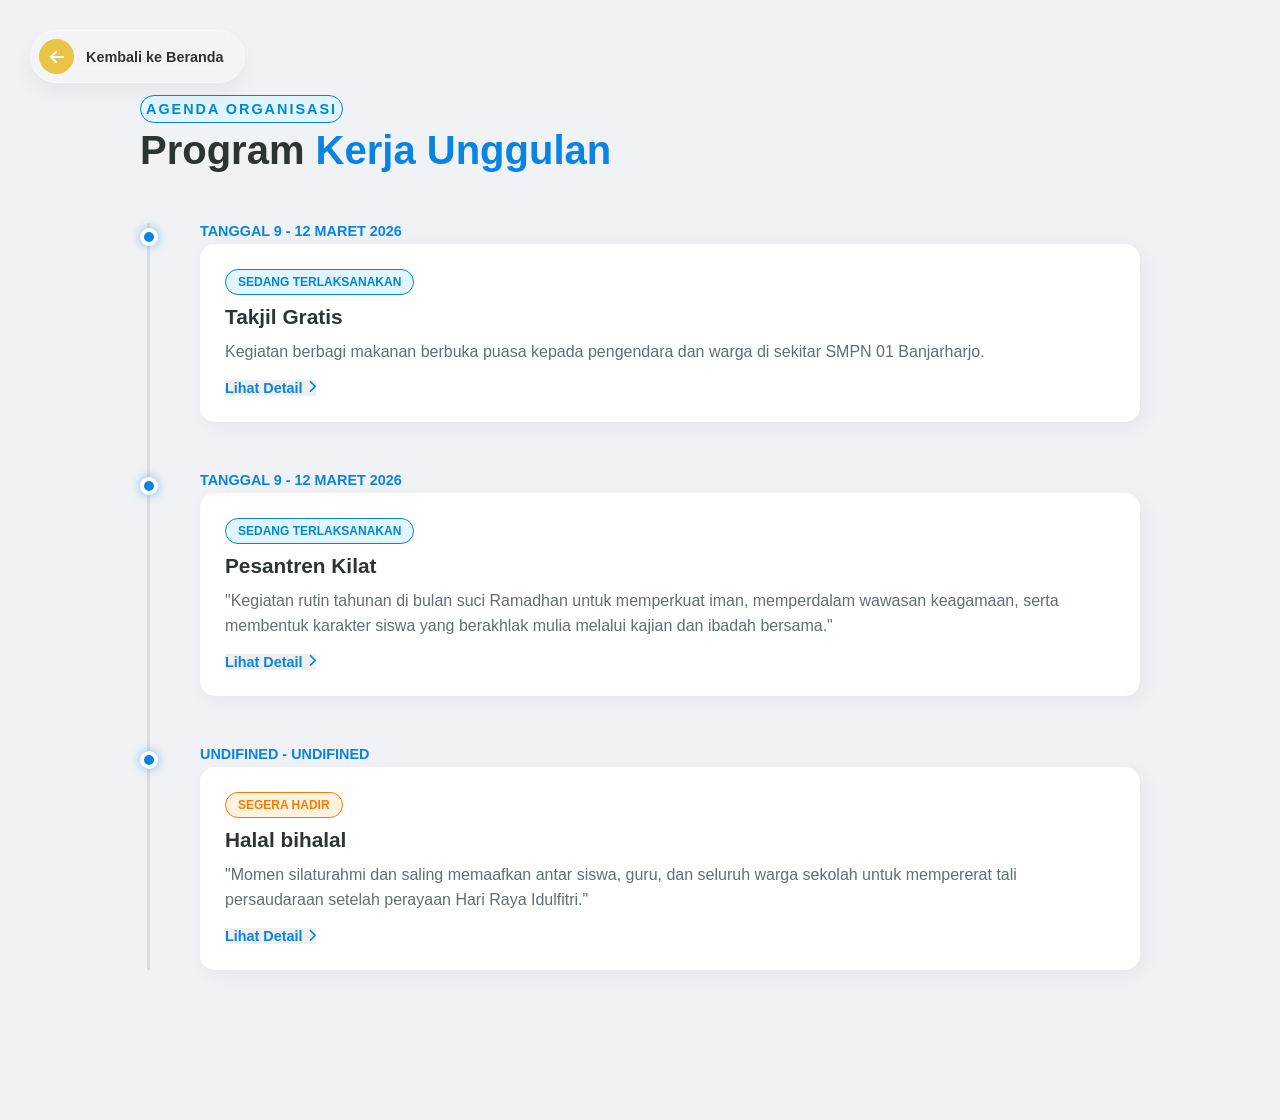
==== commit 0b7fe7d4: "Update programkerja.html" ====
--- a/pages/programkerja.html
+++ b/pages/programkerja.html
@@ -11,10 +11,10 @@
 
 <body>
 
-    <section class="proker reveal" id="program">
+    <section class="proker" id="program">
         <div class="proker-container">
             <span class="sub-title">Agenda Organisasi</span>
-            <h2 class="section-title">Program <span>Kerja Kami</span></h2>
+            <h2 class="section-title">Program <span>Kerja Unggulan</span></h2>
 
             <div class="timeline">
                 <div class="timeline-item">
@@ -23,8 +23,7 @@
                     <div class="timeline-content">
                         <div class="status-badge status-ongoing">Sedang Terlaksanakan</div>
                         <h3>Takjil Gratis</h3>
-                        <p>Kegiatan berbagi makanan berbuka puasa kepada pengendara dan warga di sekitar SMPN 01
-                            Banjarharjo.</p>
+                        <p>Kegiatan berbagi makanan berbuka puasa kepada pengendara dan warga di sekitar SMPN 01 Banjarharjo.</p>
                         <button class="view-detail" onclick="showDetail(
     'Takjil Gratis', 
     'Kegiatan berbagi makanan berbuka puasa kepada pengendara dan warga di sekitar SMPN 01 Banjarharjo.', 
@@ -38,7 +37,7 @@
 
                 <div class="timeline-item">
                     <div class="timeline-dot"></div>
-                    <div class="timeline-date">Masukan tanggal II</div>
+                    <div class="timeline-date">Tanggal 9 - 12 Maret 2026</div>
                     <div class="timeline-content">
                         <div class="status-badge status-ongoing">Sedang Terlaksanakan</div>
                         <h3>Pesantren Kilat</h3>
@@ -58,7 +57,7 @@
 
                 <div class="timeline-item">
                     <div class="timeline-dot"></div>
-                    <div class="timeline-date">Masukan tanggal III</div>
+                    <div class="timeline-date">undifined - undifined</div>
                     <div class="timeline-content">
                         <div class="status-badge status-upcoming">Segera Hadir</div>
                         <h3>Halal bihalal</h3>
@@ -139,5 +138,4 @@
 
 </body>
 
-
 </html>
